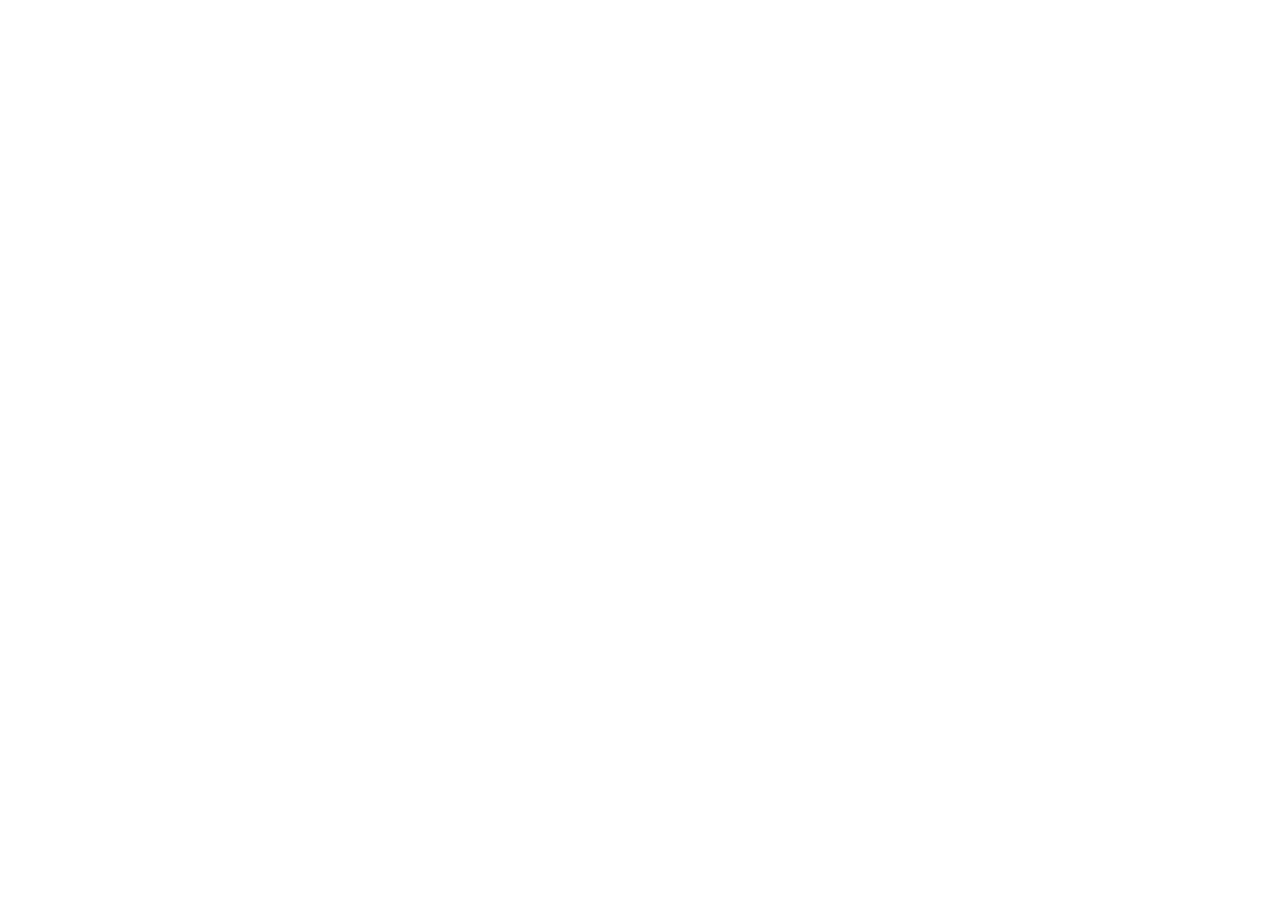
==== login.html @ 354cf6a0 "Add a login.html structure for the login form and delete styles.css." ====
<!DOCTYPE html>
<html lang="en">
<head>
    <meta charset="UTF-8">
    <meta name="viewport" content="width=device-width, initial-scale=1.0">
    <title>Sign In | Smart Shopping List</title>
    <link rel="stylesheet" href="login.css">
</head>
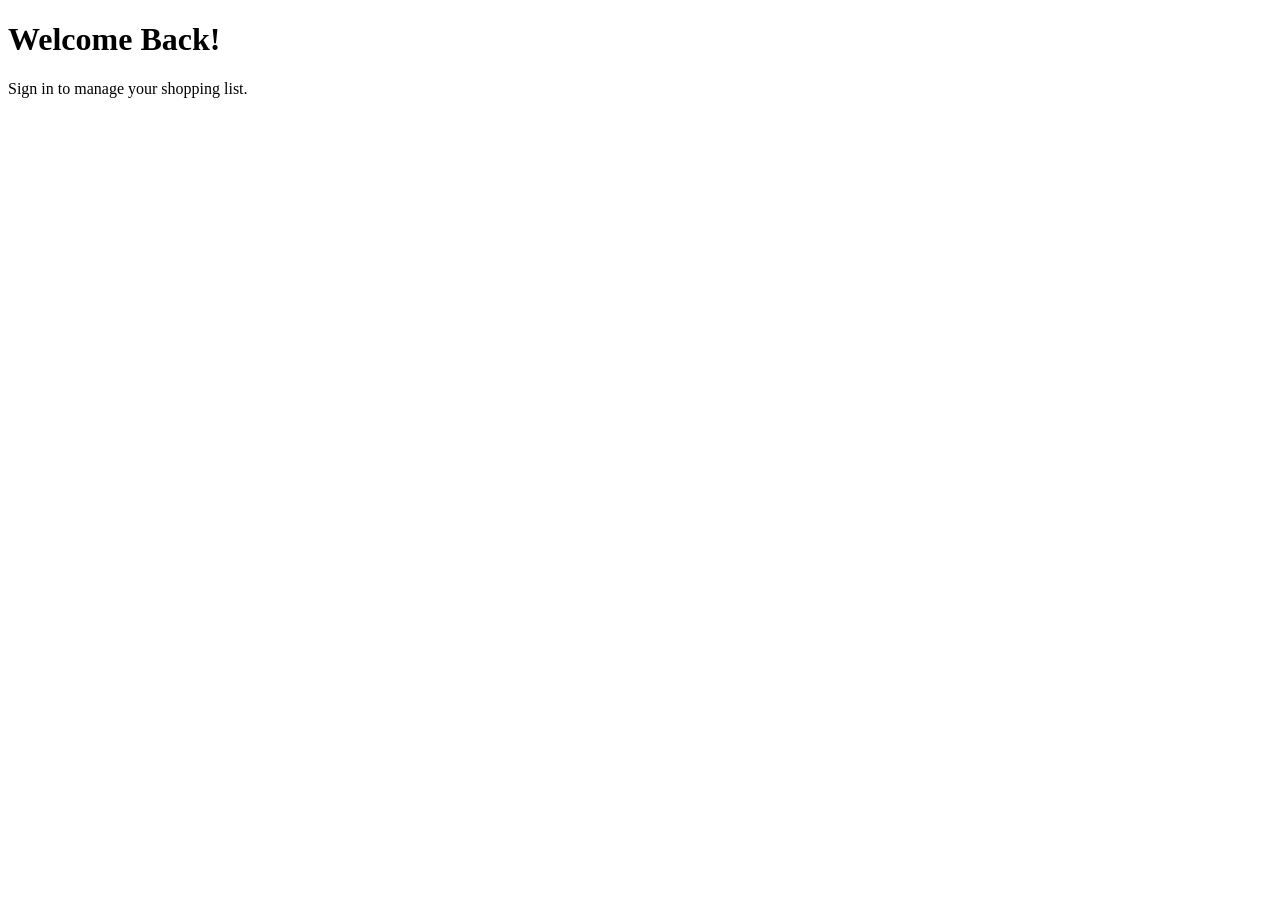
==== commit 6db8c46d: "Add the login page with a welcome heading, introductory text, and a login container." ====
--- a/login.html
+++ b/login.html
@@ -6,3 +6,15 @@
     <title>Sign In | Smart Shopping List</title>
     <link rel="stylesheet" href="login.css">
 </head>
+<body>
+
+    <!-- Login Container -->
+    <main class="login-container">
+
+        <div class="login-card">
+
+            <!-- Login Header -->
+            <div class="login-header">
+                <h1>Welcome Back!</h1>
+                <p>Sign in to manage your shopping list.</p>
+            </div>
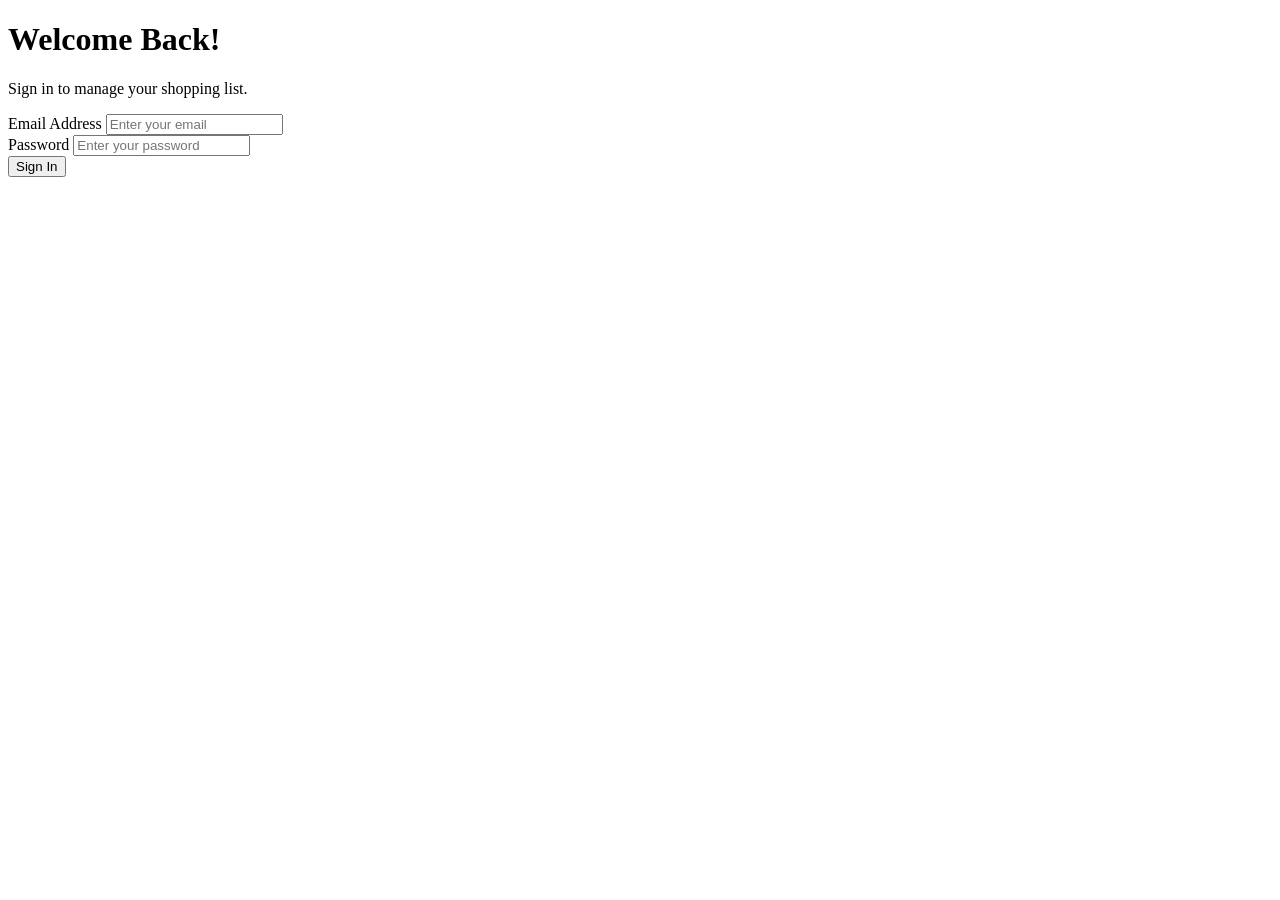
==== commit 4084a66a: "Add a login form with email and password inputs, validation requirements and a sign-in button." ====
--- a/login.html
+++ b/login.html
@@ -1,11 +1,13 @@
 <!DOCTYPE html>
 <html lang="en">
+
 <head>
     <meta charset="UTF-8">
     <meta name="viewport" content="width=device-width, initial-scale=1.0">
     <title>Sign In | Smart Shopping List</title>
     <link rel="stylesheet" href="login.css">
 </head>
+
 <body>
 
     <!-- Login Container -->
@@ -18,3 +20,28 @@
                 <h1>Welcome Back!</h1>
                 <p>Sign in to manage your shopping list.</p>
             </div>
+            <!-- Login Form -->
+            <form id="login-form">
+
+                <div class="form-group">
+                    <label for="email">Email Address</label>
+
+                    <input type="email" id="email" name="email" placeholder="Enter your email" autocomplete="email"
+                        required>
+                </div>
+
+                <div class="form-group">
+                    <label for="password">Password</label>
+
+                    <input type="password" id="password" name="password" placeholder="Enter your password"
+                        autocomplete="current-password" minlength="6" required>
+                </div>
+
+                <button type="submit" id="login-button">
+                    Sign In
+                </button>
+
+                <p id="login-message"></p>
+
+            </form>
+            
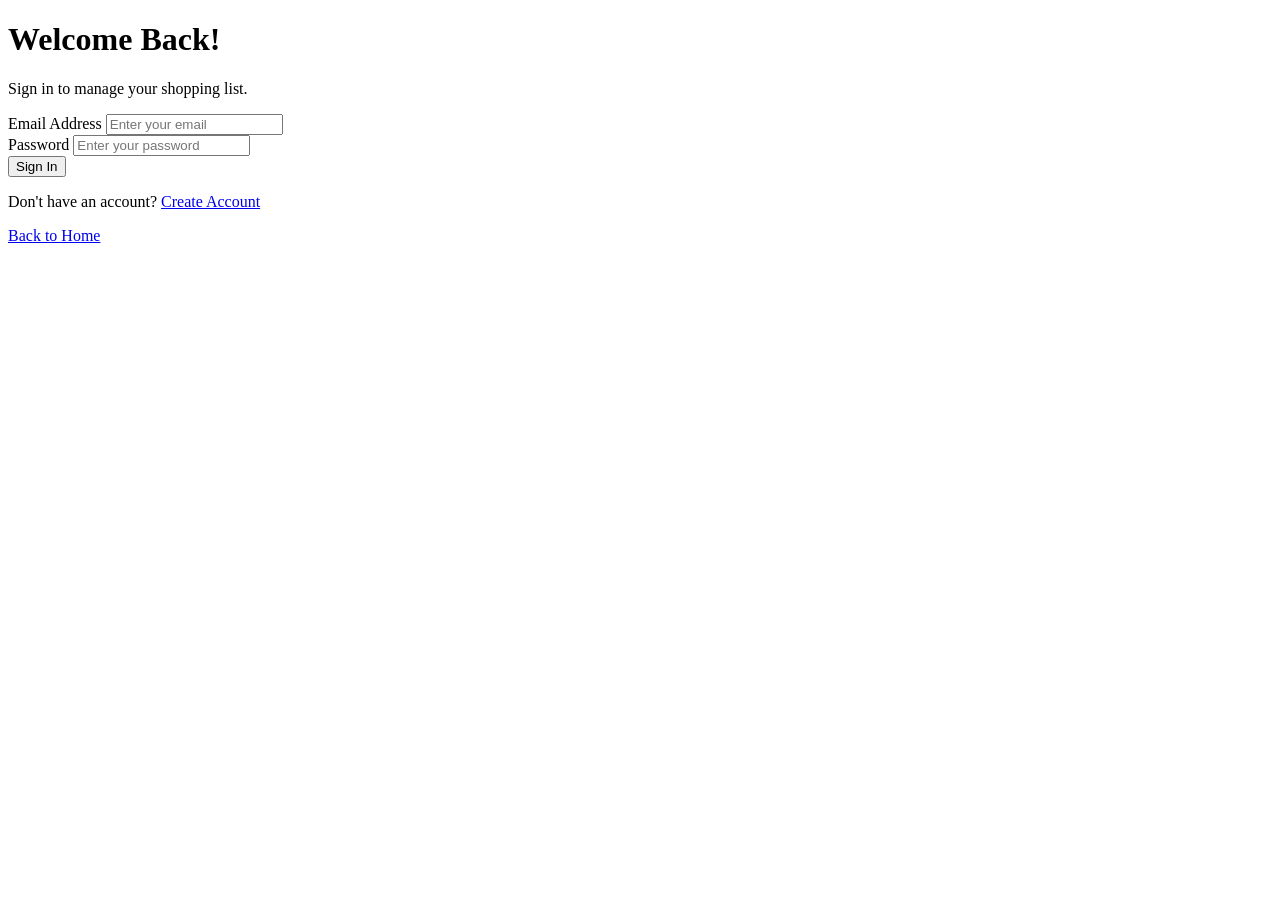
==== commit a45acc55: "Add a link to the signup page and a back-to-home link to improve navigation on the login page." ====
--- a/login.html
+++ b/login.html
@@ -44,4 +44,22 @@
                 <p id="login-message"></p>
 
             </form>
-            +            <!-- Signup Link -->
+            <div class="signup-link">
+                <p>
+                    Don't have an account?
+                    <a href="signup.html">Create Account</a>
+                </p>
+            </div>
+
+            <!-- Back to Home -->
+            <div class="home-link">
+                <a href="index.html">Back to Home</a>
+            </div>
+
+        </div>
+
+    </main>
+
+</body>
+</html>
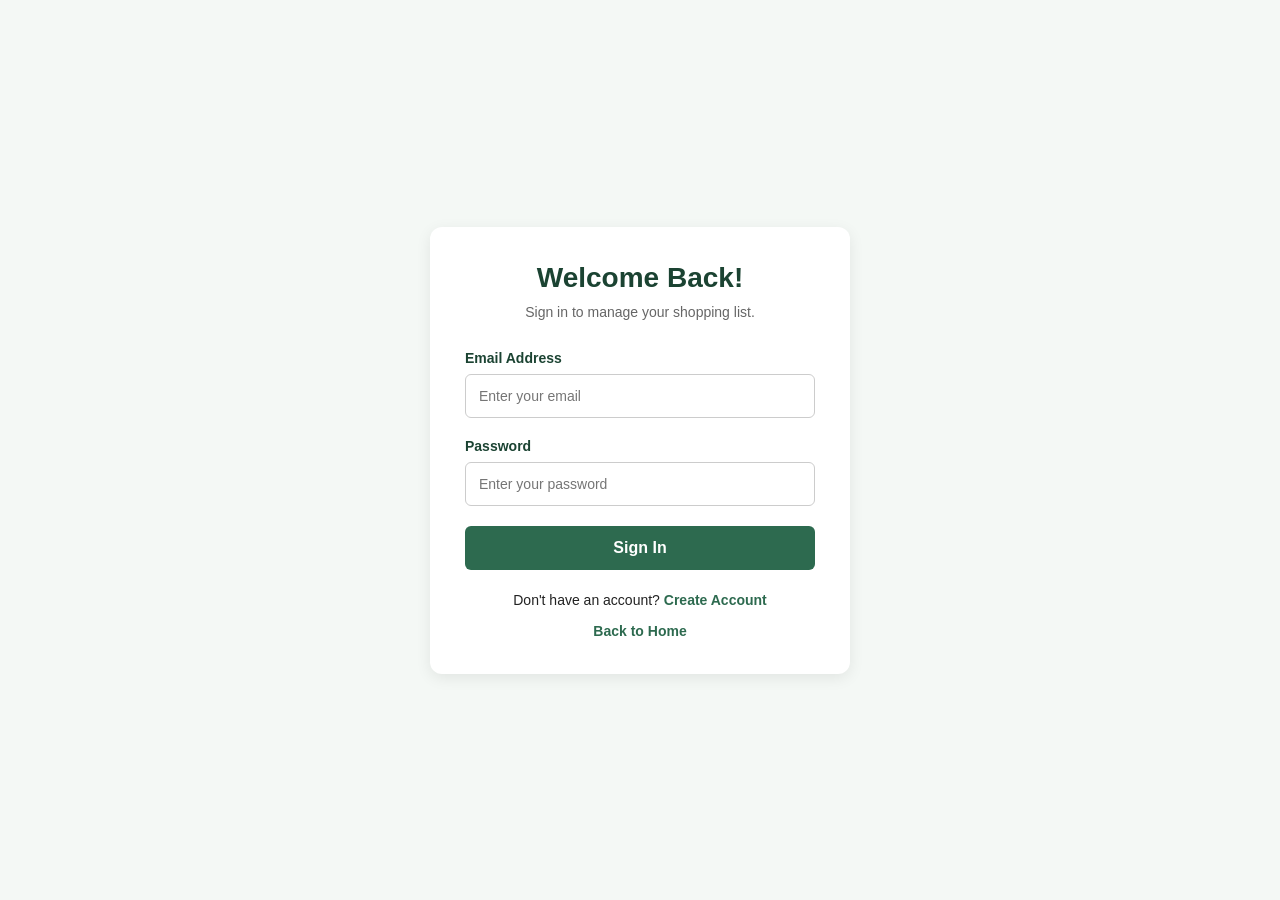
==== commit 63bb4e0c: "Change the script link in login and signup from the header to the bottom." ====
--- a/login.html
+++ b/login.html
@@ -6,6 +6,7 @@
     <meta name="viewport" content="width=device-width, initial-scale=1.0">
     <title>Sign In | Smart Shopping List</title>
     <link rel="stylesheet" href="login.css">
+    
 </head>
 
 <body>
@@ -61,5 +62,7 @@
 
     </main>
 
+    <script src="auth.js"></script>
+
 </body>
 </html>
--- a/login.css
+++ b/login.css
@@ -0,0 +1,150 @@
+* {
+    margin: 0;
+    padding: 0;
+    box-sizing: border-box;
+}
+
+/* Color Variables */
+:root {
+    --primary-green: #2d6a4f;
+    --dark-green: #1b4332;
+    --light-green: #d8f3dc;
+    --background: #f4f8f5;
+    --white: #ffffff;
+    --text-color: #222222;
+    --border-color: #cccccc;
+}
+
+/* Body Styling */
+body {
+    font-family: Arial, sans-serif;
+    background-color: var(--background);
+    color: var(--text-color);
+    min-height: 100vh;
+}
+
+/* Login Container */
+.login-container {
+    display: flex;
+    justify-content: center;
+    align-items: center;
+    min-height: 100vh;
+    padding: 20px;
+}
+
+/* Login Card */
+.login-card {
+    background-color: var(--white);
+    width: 100%;
+    max-width: 420px;
+    padding: 35px;
+    border-radius: 12px;
+    box-shadow: 0 4px 15px rgba(17, 17, 17, 0.08);
+}
+
+/* Login Header */
+.login-header {
+    text-align: center;
+    margin-bottom: 30px;
+}
+
+.login-header h1 {
+    color: var(--dark-green);
+    font-size: 28px;
+    margin-bottom: 10px;
+}
+
+.login-header p {
+    color: #666666;
+    font-size: 14px;
+}
+
+/* Form Group */
+.form-group {
+    margin-bottom: 20px;
+}
+
+.form-group label {
+    display: block;
+    font-weight: bold;
+    font-size: 14px;
+    margin-bottom: 8px;
+    color: var(--dark-green);
+}
+
+/* Input Fields */
+.form-group input {
+    width: 100%;
+    padding: 13px;
+    border: 1px solid var(--border-color);
+    border-radius: 6px;
+    font-size: 14px;
+    outline: none;
+    transition: border-color 0.3s ease;
+}
+
+.form-group input:focus {
+    border-color: var(--primary-green);
+}
+
+/* Login Button */
+#login-button {
+    width: 100%;
+    padding: 13px;
+    background-color: var(--primary-green);
+    color: var(--white);
+    border: none;
+    border-radius: 6px;
+    font-size: 16px;
+    font-weight: bold;
+    cursor: pointer;
+    transition: background-color 0.3s ease;
+}
+
+#login-button:hover {
+    background-color: var(--dark-green);
+}
+
+/* Login Message */
+#login-message {
+    text-align: center;
+    margin-top: 15px;
+    font-size: 14px;
+}
+
+/* Signup Link */
+.signup-link {
+    text-align: center;
+    margin-top: 22px;
+    font-size: 14px;
+}
+
+.signup-link a,
+.home-link a {
+    color: var(--primary-green);
+    font-weight: bold;
+    text-decoration: none;
+}
+
+.signup-link a:hover,
+.home-link a:hover {
+    text-decoration: underline;
+}
+
+/* Home Link */
+.home-link {
+    text-align: center;
+    margin-top: 15px;
+    font-size: 14px;
+}
+
+/* Mobile Responsiveness */
+@media (max-width: 480px) {
+    .login-card {
+        padding: 25px 20px;
+    }
+
+    .login-header h1 {
+        font-size: 24px;
+    }
+}
